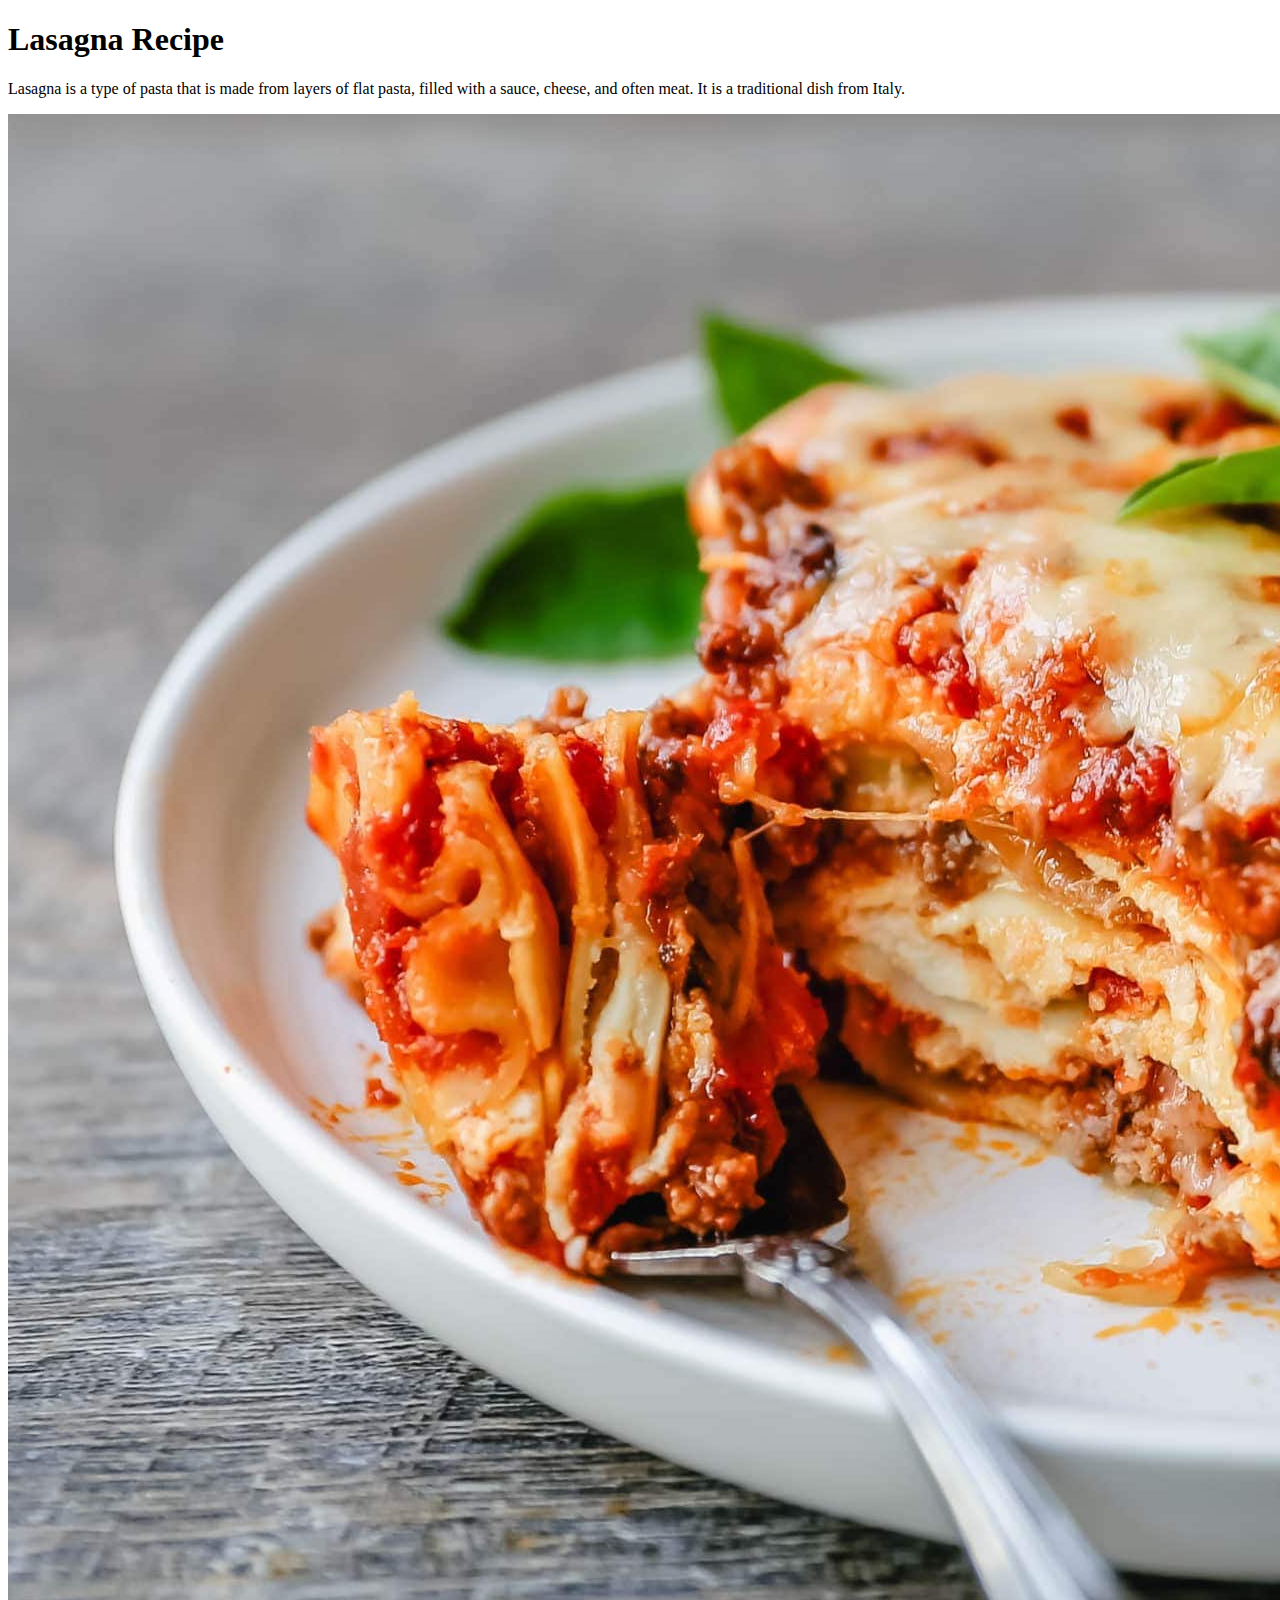
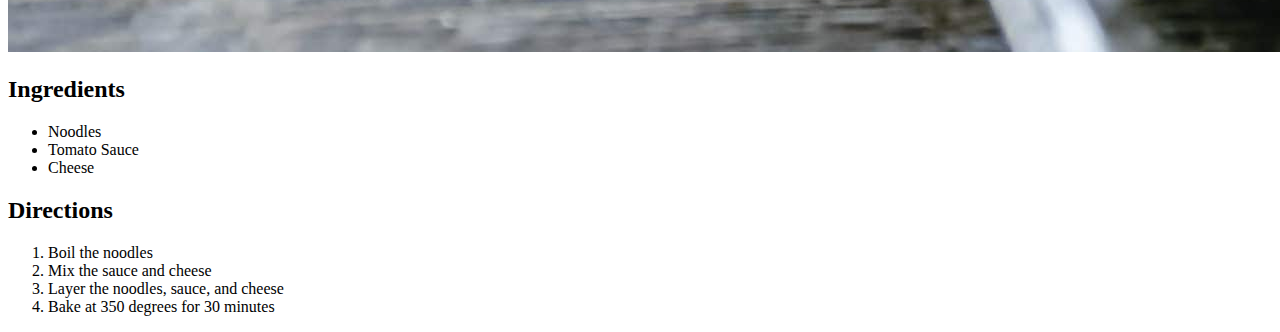
==== recipes/lasagna.html @ 0e53d1c6 "Delete localTest.txt" ====
<!DOCTYPE html>
<html lang="en">
<head>
    <meta charset="UTF-8">
    <meta http-equiv="X-UA-Compatible" content="IE=edge">
    <meta name="viewport" content="width=device-width, initial-scale=1.0">
    <title>Document</title>
</head>
<body>
    <h1>Lasagna Recipe</h1>
    <p>Lasagna is a type of pasta that is made from layers of flat pasta, filled with a sauce, cheese, and often meat. It is a traditional dish from Italy.</p>
    <img src="../images/lasagna.jpg" alt="Lasagna">
    <h2>Ingredients</h2>
    <ul>
        <li>Noodles</li>
        <li>Tomato Sauce</li>
        <li>Cheese</li>
    </ul>
    <h2>Directions</h2>
    <ol>
        <li>Boil the noodles</li>
        <li>Mix the sauce and cheese</li>
        <li>Layer the noodles, sauce, and cheese</li>
        <li>Bake at 350 degrees for 30 minutes</li>
    </ol>
</body>
</html>
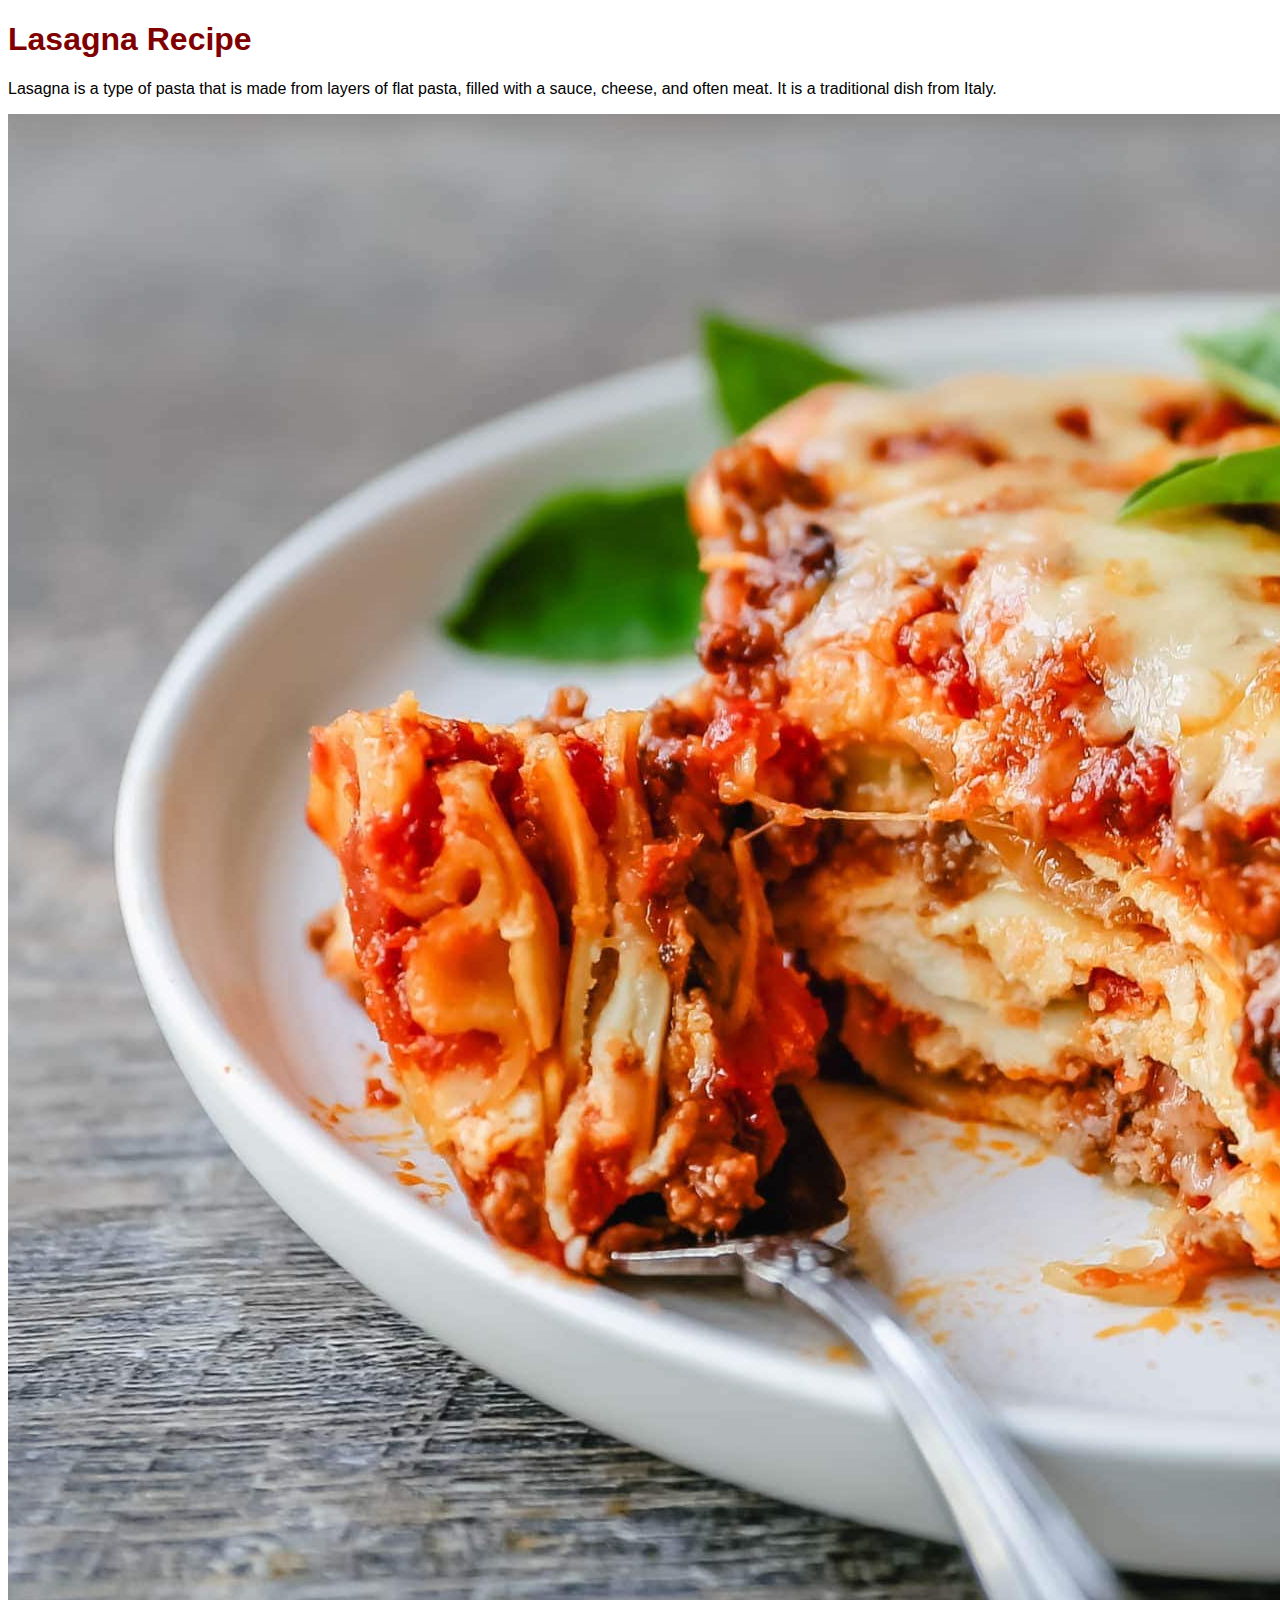
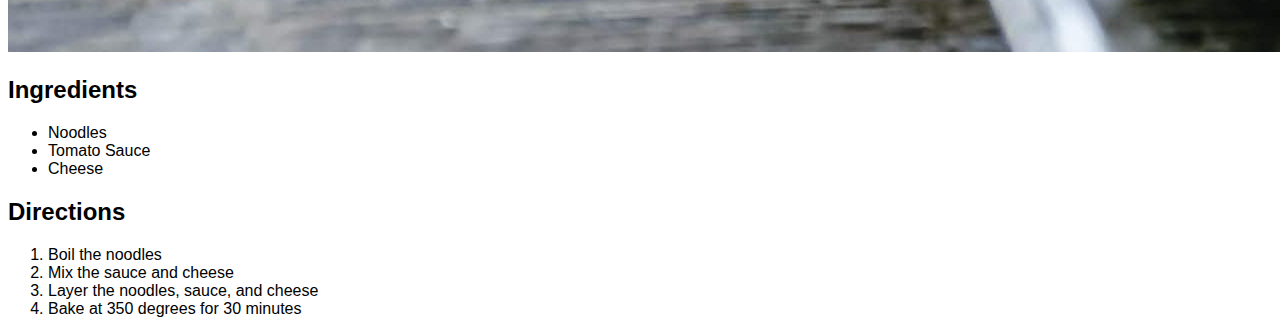
==== commit 3373a4d2: "Add CSS to style page" ====
--- a/recipes/lasagna.html
+++ b/recipes/lasagna.html
@@ -5,6 +5,7 @@
     <meta http-equiv="X-UA-Compatible" content="IE=edge">
     <meta name="viewport" content="width=device-width, initial-scale=1.0">
     <title>Document</title>
+    <link rel="stylesheet" href="../css/style.css">
 </head>
 <body>
     <h1>Lasagna Recipe</h1>
--- a/css/style.css
+++ b/css/style.css
@@ -0,0 +1,7 @@
+body {
+    font-family: "Helvetica Neue", Helvetica, Arial, sans-serif;
+    font-weight: 400;
+}
+h1 {
+    color: maroon;
+}